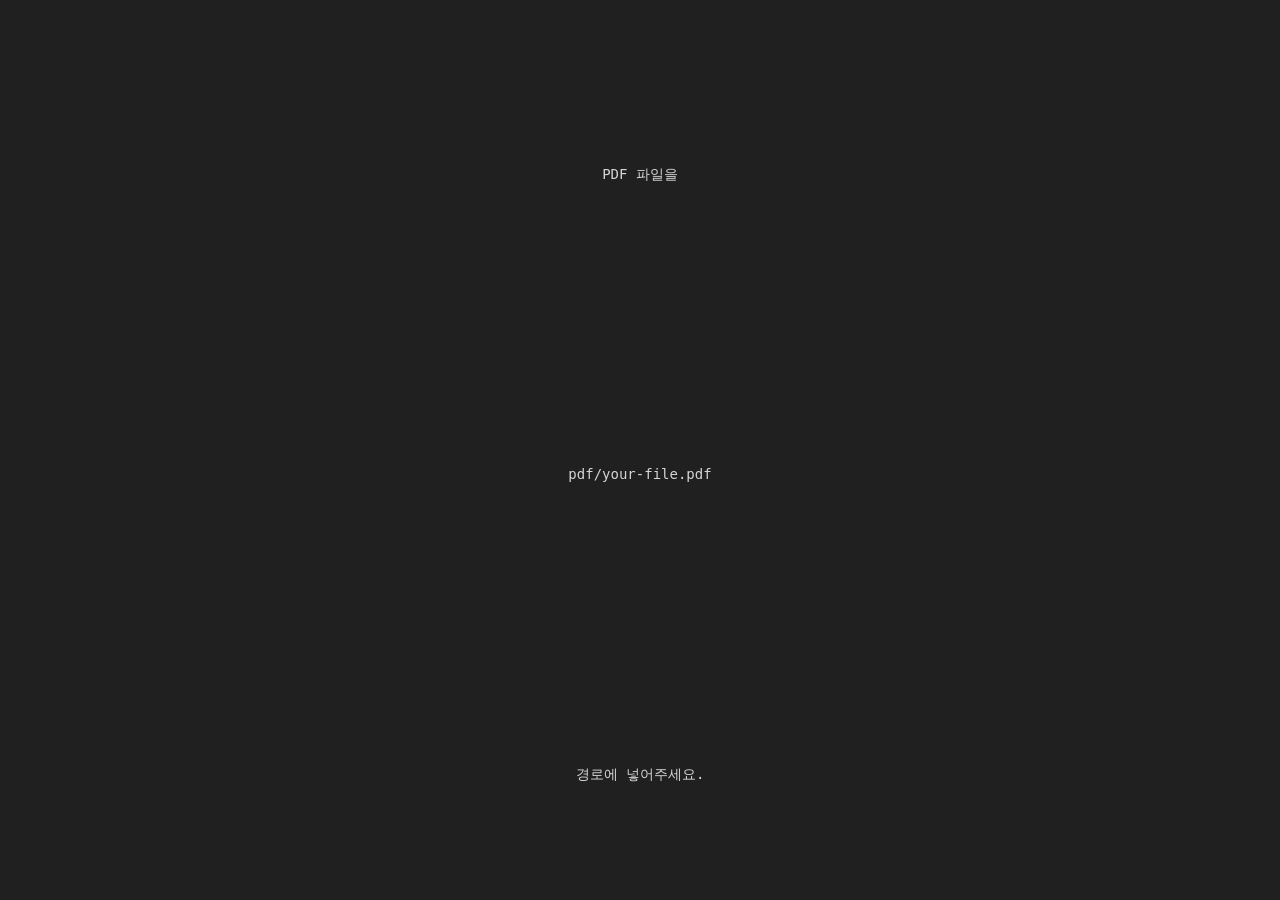
==== index.html @ bfb324dd "Show a fallback when the PDF is missing" ====
<!doctype html>
<html lang="ko">
  <head>
    <meta charset="utf-8" />
    <meta name="viewport" content="width=device-width, initial-scale=1" />
    <title>Research note</title>
    <style>
      html, body {
        width: 100%;
        height: 100%;
        margin: 0;
        background: #202020;
      }

      object {
        display: block;
        width: 100%;
        height: 100%;
        border: 0;
      }

      .missing-pdf {
        display: grid;
        min-height: 100%;
        place-items: center;
        margin: 0;
        padding: 24px;
        color: #d5d5d5;
        font: 14px/1.6 ui-monospace, SFMono-Regular, Menlo, monospace;
        text-align: center;
      }
    </style>
  </head>
  <body>
    <!-- PDF 파일 경로만 직접 바꾸면 됩니다. -->
    <object data="pdf/your-file.pdf" type="application/pdf">
      <p class="missing-pdf">PDF 파일을 <code>pdf/your-file.pdf</code> 경로에 넣어주세요.</p>
    </object>
  </body>
</html>
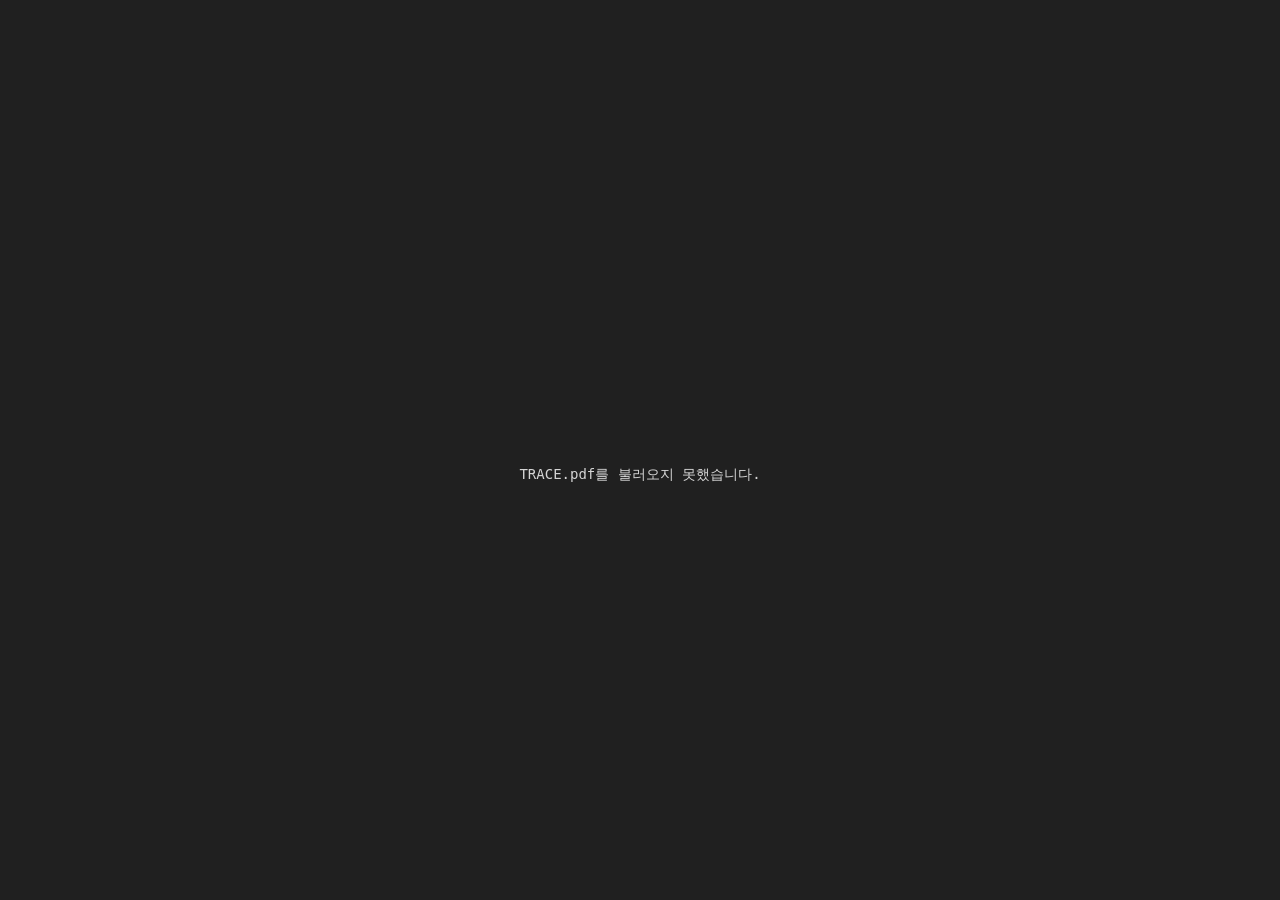
==== commit b9c126f1: "Add TRACE PDF to viewer" ====
--- a/index.html
+++ b/index.html
@@ -3,7 +3,7 @@
   <head>
     <meta charset="utf-8" />
     <meta name="viewport" content="width=device-width, initial-scale=1" />
-    <title>Research note</title>
+    <title>TRACE</title>
     <style>
       html, body {
         width: 100%;
@@ -32,9 +32,8 @@
     </style>
   </head>
   <body>
-    <!-- PDF 파일 경로만 직접 바꾸면 됩니다. -->
-    <object data="pdf/your-file.pdf" type="application/pdf">
-      <p class="missing-pdf">PDF 파일을 <code>pdf/your-file.pdf</code> 경로에 넣어주세요.</p>
+    <object data="pdf/TRACE.pdf" type="application/pdf">
+      <p class="missing-pdf">TRACE.pdf를 불러오지 못했습니다.</p>
     </object>
   </body>
 </html>
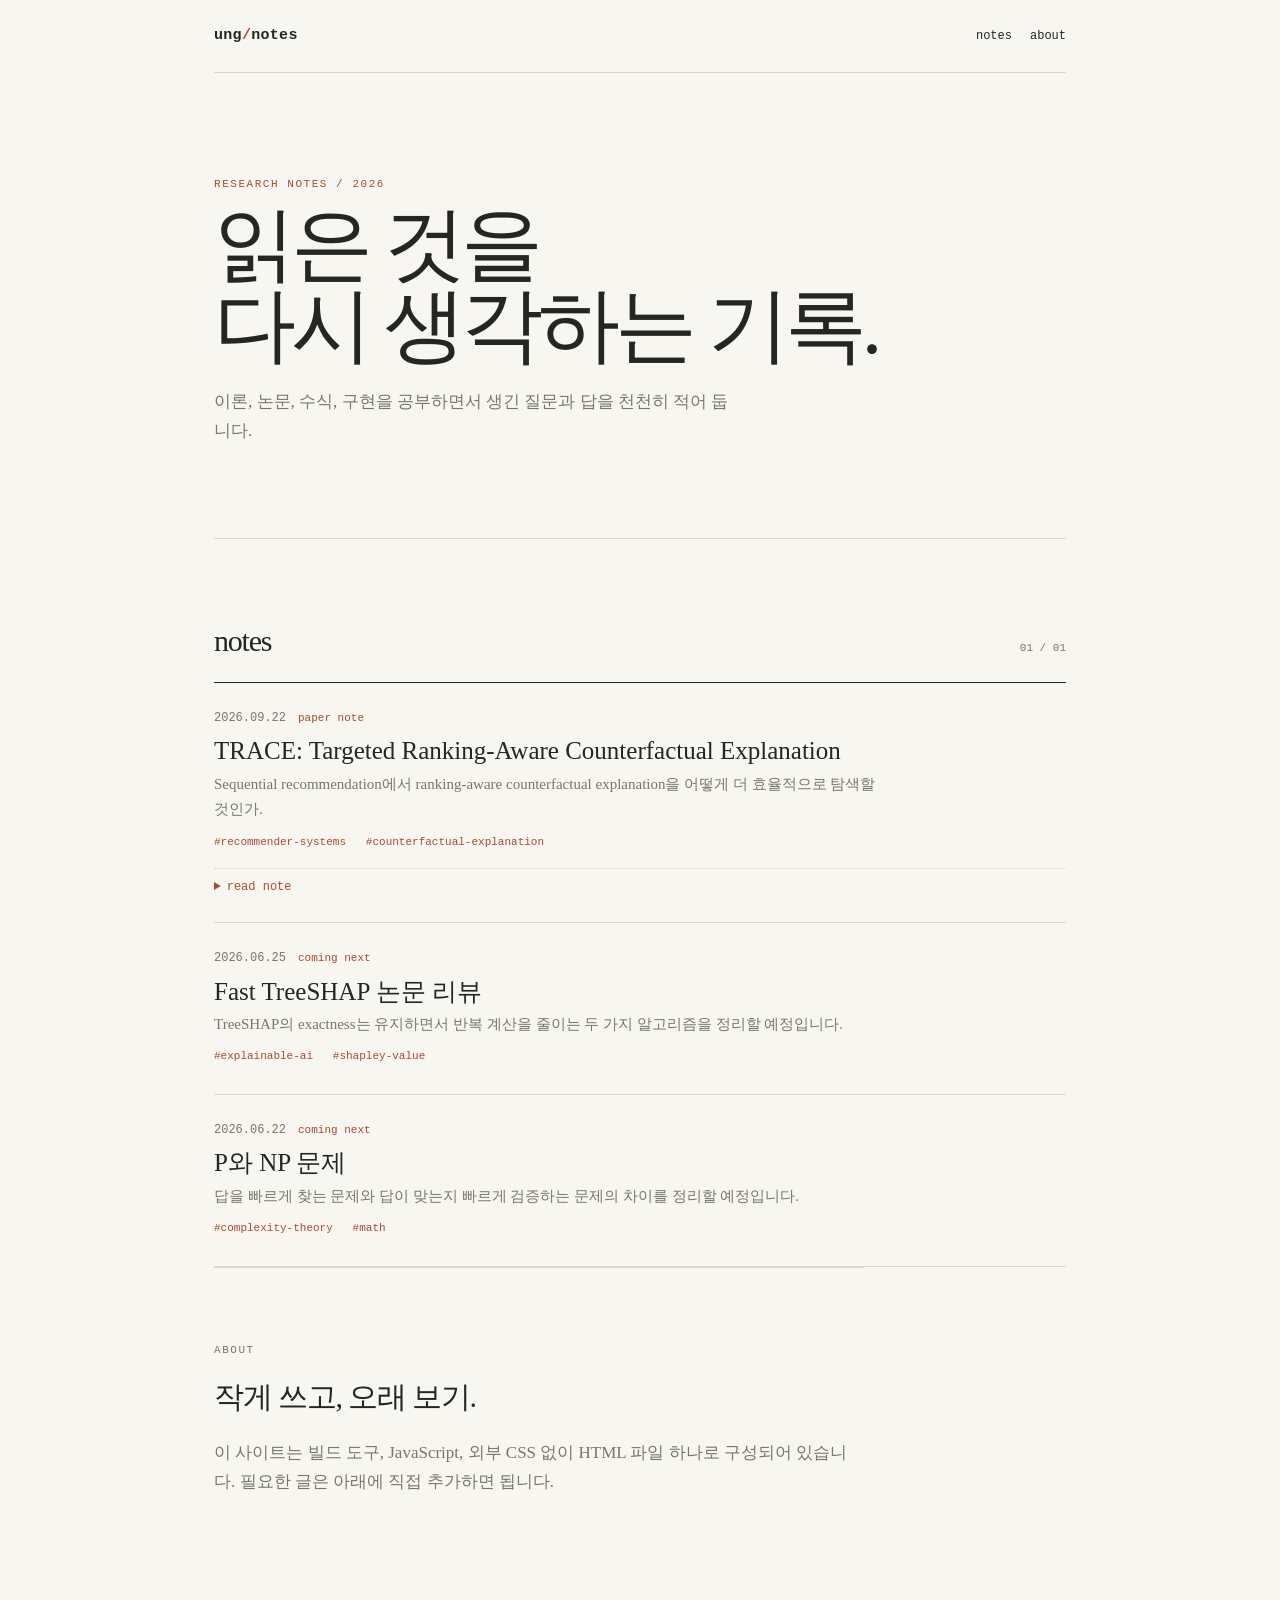
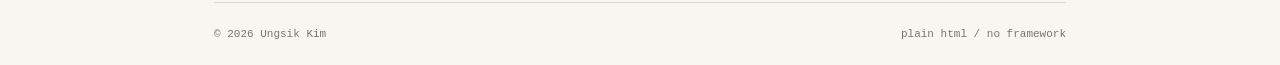
==== commit f797a154: "Turn homepage into a plain HTML blog" ====
--- a/index.html
+++ b/index.html
@@ -3,37 +3,138 @@
   <head>
     <meta charset="utf-8" />
     <meta name="viewport" content="width=device-width, initial-scale=1" />
-    <title>TRACE</title>
+    <meta name="description" content="Ungsik Kim의 연구 노트." />
+    <title>ung / notes</title>
     <style>
-      html, body {
-        width: 100%;
-        height: 100%;
-        margin: 0;
-        background: #202020;
+      :root {
+        --paper: #f7f6f1;
+        --ink: #252522;
+        --muted: #77766f;
+        --line: #d8d6ce;
+        --accent: #ae492f;
       }
 
-      object {
-        display: block;
-        width: 100%;
-        height: 100%;
-        border: 0;
+      * { box-sizing: border-box; }
+      html { scroll-behavior: smooth; }
+      body {
+        max-width: 900px;
+        margin: 0 auto;
+        padding: 0 24px;
+        background: var(--paper);
+        color: var(--ink);
+        font-family: Georgia, "Times New Roman", serif;
+        font-size: 17px;
+        line-height: 1.7;
       }
 
-      .missing-pdf {
-        display: grid;
-        min-height: 100%;
-        place-items: center;
-        margin: 0;
-        padding: 24px;
-        color: #d5d5d5;
-        font: 14px/1.6 ui-monospace, SFMono-Regular, Menlo, monospace;
-        text-align: center;
+      a { color: inherit; text-decoration-thickness: 1px; text-underline-offset: .2em; }
+      a:hover { color: var(--accent); }
+      .mono, nav, time, .tag, footer, small { font-family: "Courier New", Courier, monospace; }
+      header { display: flex; align-items: baseline; justify-content: space-between; padding: 26px 0; border-bottom: 1px solid var(--line); }
+      .brand { font: 700 15px "Courier New", Courier, monospace; letter-spacing: .02em; text-decoration: none; }
+      .brand span, .eyebrow { color: var(--accent); }
+      nav { display: flex; gap: 18px; font-size: 12px; }
+      nav a { text-decoration: none; }
+      main { padding-bottom: 88px; }
+      .hero { padding: 105px 0 92px; border-bottom: 1px solid var(--line); }
+      .eyebrow { margin: 0 0 15px; font: 11px "Courier New", Courier, monospace; letter-spacing: .14em; }
+      h1, h2, h3 { font-weight: 400; }
+      h1 { max-width: 720px; margin: 0 0 22px; font-size: clamp(44px, 8vw, 82px); letter-spacing: -.06em; line-height: .98; }
+      .hero p:last-child { max-width: 520px; margin: 0; color: var(--muted); }
+      section { padding-top: 76px; }
+      .section-title { display: flex; align-items: baseline; justify-content: space-between; margin-bottom: 16px; }
+      h2 { margin: 0; font-size: 30px; letter-spacing: -.04em; }
+      .count { color: var(--muted); font: 11px "Courier New", Courier, monospace; }
+      .post-list { border-top: 1px solid var(--ink); }
+      article { padding: 25px 0 28px; border-bottom: 1px solid var(--line); }
+      .post-meta { display: flex; gap: 12px; align-items: baseline; color: var(--muted); font-size: 12px; }
+      article h3 { margin: 7px 0 5px; font-size: 25px; line-height: 1.25; }
+      article h3 a { text-decoration: none; }
+      article p { max-width: 680px; margin: 0 0 10px; color: var(--muted); font-size: 15px; }
+      .tag { color: var(--accent); font-size: 11px; }
+      details { margin-top: 17px; border-top: 1px dotted var(--line); }
+      summary { width: fit-content; padding-top: 11px; color: var(--accent); cursor: pointer; font: 12px "Courier New", Courier, monospace; }
+      .note-body { max-width: 680px; padding-top: 13px; color: var(--ink); font-size: 15px; }
+      .note-body p { color: var(--ink); }
+      .note-body blockquote { margin: 18px 0; padding-left: 17px; border-left: 2px solid var(--accent); color: var(--muted); }
+      .about { max-width: 650px; border-top: 1px solid var(--line); }
+      .about p { color: var(--muted); }
+      footer { display: flex; justify-content: space-between; padding: 22px 0; border-top: 1px solid var(--line); color: var(--muted); font-size: 11px; }
+
+      @media (max-width: 620px) {
+        body { padding: 0 16px; }
+        header { align-items: flex-start; flex-direction: column; gap: 10px; }
+        .hero { padding: 75px 0 68px; }
+        nav { gap: 13px; }
+        footer { display: block; }
+        footer span + span { display: block; margin-top: 5px; }
       }
     </style>
   </head>
   <body>
-    <object data="pdf/TRACE.pdf" type="application/pdf">
-      <p class="missing-pdf">TRACE.pdf를 불러오지 못했습니다.</p>
-    </object>
+    <header>
+      <a class="brand" href="./">ung<span>/</span>notes</a>
+      <nav aria-label="주 메뉴">
+        <a href="#notes">notes</a>
+        <a href="#about">about</a>
+      </nav>
+    </header>
+
+    <main>
+      <section class="hero">
+        <p class="eyebrow">RESEARCH NOTES / 2026</p>
+        <h1>읽은 것을<br />다시 생각하는 기록.</h1>
+        <p>이론, 논문, 수식, 구현을 공부하면서 생긴 질문과 답을 천천히 적어 둡니다.</p>
+      </section>
+
+      <section id="notes" aria-labelledby="notes-title">
+        <div class="section-title">
+          <h2 id="notes-title">notes</h2>
+          <span class="count">01 / 01</span>
+        </div>
+
+        <div class="post-list">
+          <article id="trace">
+            <div class="post-meta"><time datetime="2026-09-22">2026.09.22</time><span class="tag">paper note</span></div>
+            <h3><a href="#trace">TRACE: Targeted Ranking-Aware Counterfactual Explanation</a></h3>
+            <p>Sequential recommendation에서 ranking-aware counterfactual explanation을 어떻게 더 효율적으로 탐색할 것인가.</p>
+            <div class="tag">#recommender-systems&nbsp;&nbsp; #counterfactual-explanation</div>
+            <details>
+              <summary>read note</summary>
+              <div class="note-body">
+                <p>순차 추천 시스템은 사용자의 상호작용 순서를 이용해 다음 아이템을 예측하지만, 왜 특정 아이템이 추천되었는지 설명하기 어렵습니다. Counterfactual explanation은 사용자의 시퀀스를 조금 바꿨을 때 추천 결과가 어떻게 달라지는지 보여주는 방식입니다.</p>
+                <blockquote>좋은 설명은 단순히 결과를 바꾸는 것이 아니라, 어떤 위치를 왜 바꾸어야 하는지 알려줘야 합니다.</blockquote>
+                <p>TRACE는 이 탐색을 세 단계로 나눕니다. 먼저 영향력이 큰 위치를 고르고, 그 위치에 들어갈 만한 후보를 검색한 다음, 실제 ranking margin을 기준으로 beam을 pruning합니다. 핵심은 mutation을 무작정 많이 시도하는 것이 아니라 평가 전에 search space를 구조화하는 데 있습니다.</p>
+              </div>
+            </details>
+          </article>
+
+          <article>
+            <div class="post-meta"><time datetime="2026-06-25">2026.06.25</time><span class="tag">coming next</span></div>
+            <h3>Fast TreeSHAP 논문 리뷰</h3>
+            <p>TreeSHAP의 exactness는 유지하면서 반복 계산을 줄이는 두 가지 알고리즘을 정리할 예정입니다.</p>
+            <div class="tag">#explainable-ai&nbsp;&nbsp; #shapley-value</div>
+          </article>
+
+          <article>
+            <div class="post-meta"><time datetime="2026-06-22">2026.06.22</time><span class="tag">coming next</span></div>
+            <h3>P와 NP 문제</h3>
+            <p>답을 빠르게 찾는 문제와 답이 맞는지 빠르게 검증하는 문제의 차이를 정리할 예정입니다.</p>
+            <div class="tag">#complexity-theory&nbsp;&nbsp; #math</div>
+          </article>
+        </div>
+      </section>
+
+      <section id="about" class="about" aria-labelledby="about-title">
+        <p class="eyebrow">ABOUT</p>
+        <h2 id="about-title">작게 쓰고, 오래 보기.</h2>
+        <p>이 사이트는 빌드 도구, JavaScript, 외부 CSS 없이 HTML 파일 하나로 구성되어 있습니다. 필요한 글은 아래에 직접 추가하면 됩니다.</p>
+      </section>
+    </main>
+
+    <footer>
+      <span>© 2026 Ungsik Kim</span>
+      <span>plain html / no framework</span>
+    </footer>
   </body>
 </html>
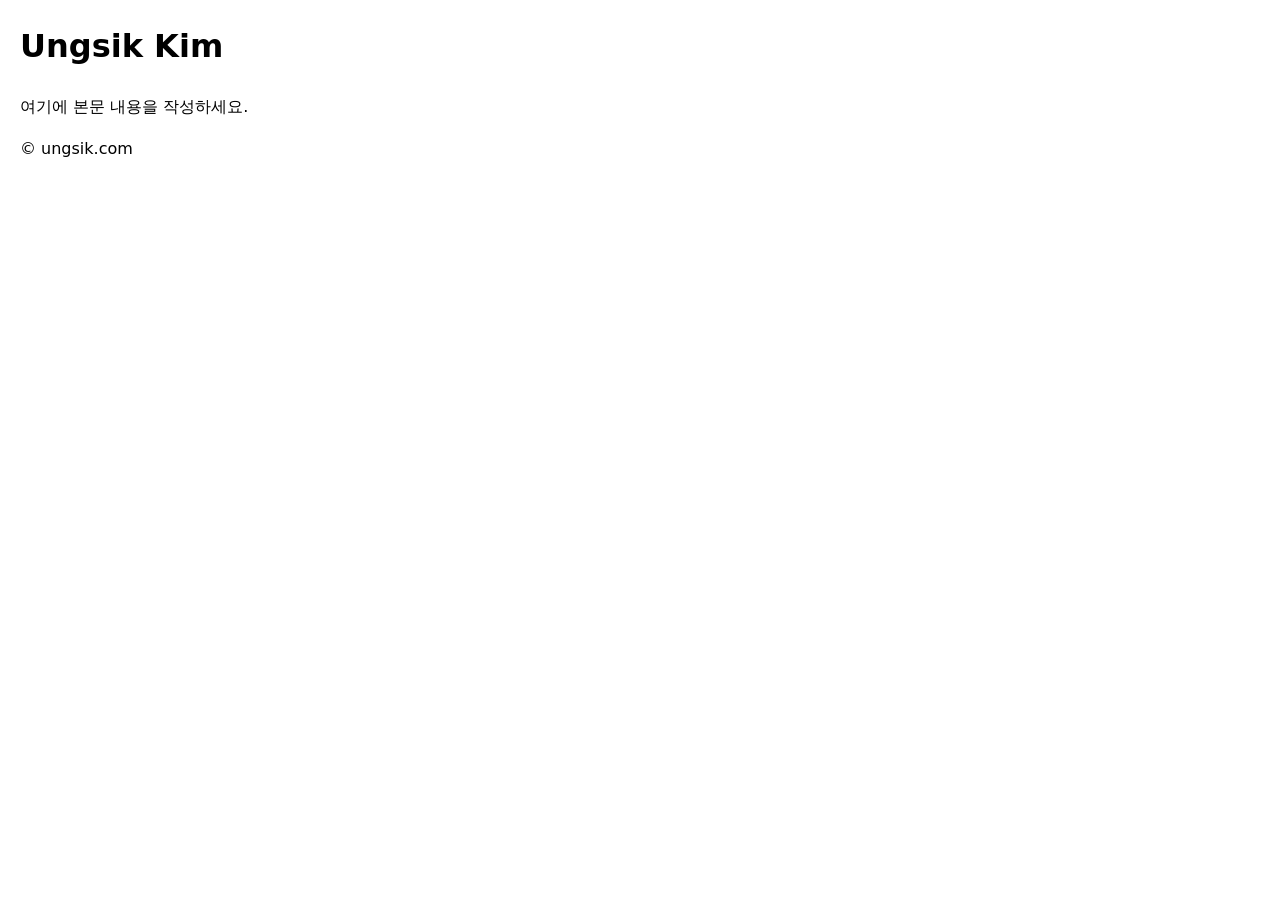
==== commit 36a117c2: "Use Documents blog HTML as homepage" ====
--- a/index.html
+++ b/index.html
@@ -1,140 +1,38 @@
-<!doctype html>
+<!DOCTYPE html>
 <html lang="ko">
-  <head>
-    <meta charset="utf-8" />
-    <meta name="viewport" content="width=device-width, initial-scale=1" />
-    <meta name="description" content="Ungsik Kim의 연구 노트." />
-    <title>ung / notes</title>
-    <style>
-      :root {
-        --paper: #f7f6f1;
-        --ink: #252522;
-        --muted: #77766f;
-        --line: #d8d6ce;
-        --accent: #ae492f;
-      }
+<head>
+  <meta charset="UTF-8">
+  <meta name="viewport" content="width=device-width, initial-scale=1.0">
+  <title>문서 제목</title>
+  <!-- CSS 파일 연결 (선택 사항) -->
+  <!-- <link rel="stylesheet" href="style.css"> -->
+  <style>
+    /* 내부 스타일 시트 */
+    body {
+      font-family: system-ui, -apple-system, BlinkMacSystemFont, 'Segoe UI', Roboto, sans-serif;
+      line-height: 1.6;
+      margin: 20px;
+    }
+  </style>
+</head>
+<body>
 
-      * { box-sizing: border-box; }
-      html { scroll-behavior: smooth; }
-      body {
-        max-width: 900px;
-        margin: 0 auto;
-        padding: 0 24px;
-        background: var(--paper);
-        color: var(--ink);
-        font-family: Georgia, "Times New Roman", serif;
-        font-size: 17px;
-        line-height: 1.7;
-      }
+  <header>
+    <h1>Ungsik Kim</h1>
+  </header>
 
-      a { color: inherit; text-decoration-thickness: 1px; text-underline-offset: .2em; }
-      a:hover { color: var(--accent); }
-      .mono, nav, time, .tag, footer, small { font-family: "Courier New", Courier, monospace; }
-      header { display: flex; align-items: baseline; justify-content: space-between; padding: 26px 0; border-bottom: 1px solid var(--line); }
-      .brand { font: 700 15px "Courier New", Courier, monospace; letter-spacing: .02em; text-decoration: none; }
-      .brand span, .eyebrow { color: var(--accent); }
-      nav { display: flex; gap: 18px; font-size: 12px; }
-      nav a { text-decoration: none; }
-      main { padding-bottom: 88px; }
-      .hero { padding: 105px 0 92px; border-bottom: 1px solid var(--line); }
-      .eyebrow { margin: 0 0 15px; font: 11px "Courier New", Courier, monospace; letter-spacing: .14em; }
-      h1, h2, h3 { font-weight: 400; }
-      h1 { max-width: 720px; margin: 0 0 22px; font-size: clamp(44px, 8vw, 82px); letter-spacing: -.06em; line-height: .98; }
-      .hero p:last-child { max-width: 520px; margin: 0; color: var(--muted); }
-      section { padding-top: 76px; }
-      .section-title { display: flex; align-items: baseline; justify-content: space-between; margin-bottom: 16px; }
-      h2 { margin: 0; font-size: 30px; letter-spacing: -.04em; }
-      .count { color: var(--muted); font: 11px "Courier New", Courier, monospace; }
-      .post-list { border-top: 1px solid var(--ink); }
-      article { padding: 25px 0 28px; border-bottom: 1px solid var(--line); }
-      .post-meta { display: flex; gap: 12px; align-items: baseline; color: var(--muted); font-size: 12px; }
-      article h3 { margin: 7px 0 5px; font-size: 25px; line-height: 1.25; }
-      article h3 a { text-decoration: none; }
-      article p { max-width: 680px; margin: 0 0 10px; color: var(--muted); font-size: 15px; }
-      .tag { color: var(--accent); font-size: 11px; }
-      details { margin-top: 17px; border-top: 1px dotted var(--line); }
-      summary { width: fit-content; padding-top: 11px; color: var(--accent); cursor: pointer; font: 12px "Courier New", Courier, monospace; }
-      .note-body { max-width: 680px; padding-top: 13px; color: var(--ink); font-size: 15px; }
-      .note-body p { color: var(--ink); }
-      .note-body blockquote { margin: 18px 0; padding-left: 17px; border-left: 2px solid var(--accent); color: var(--muted); }
-      .about { max-width: 650px; border-top: 1px solid var(--line); }
-      .about p { color: var(--muted); }
-      footer { display: flex; justify-content: space-between; padding: 22px 0; border-top: 1px solid var(--line); color: var(--muted); font-size: 11px; }
+  <main>
+    <p>여기에 본문 내용을 작성하세요.</p>
+  </main>
 
-      @media (max-width: 620px) {
-        body { padding: 0 16px; }
-        header { align-items: flex-start; flex-direction: column; gap: 10px; }
-        .hero { padding: 75px 0 68px; }
-        nav { gap: 13px; }
-        footer { display: block; }
-        footer span + span { display: block; margin-top: 5px; }
-      }
-    </style>
-  </head>
-  <body>
-    <header>
-      <a class="brand" href="./">ung<span>/</span>notes</a>
-      <nav aria-label="주 메뉴">
-        <a href="#notes">notes</a>
-        <a href="#about">about</a>
-      </nav>
-    </header>
+  <footer>
+    <p>&copy; ungsik.com</p>
+  </footer>
 
-    <main>
-      <section class="hero">
-        <p class="eyebrow">RESEARCH NOTES / 2026</p>
-        <h1>읽은 것을<br />다시 생각하는 기록.</h1>
-        <p>이론, 논문, 수식, 구현을 공부하면서 생긴 질문과 답을 천천히 적어 둡니다.</p>
-      </section>
-
-      <section id="notes" aria-labelledby="notes-title">
-        <div class="section-title">
-          <h2 id="notes-title">notes</h2>
-          <span class="count">01 / 01</span>
-        </div>
-
-        <div class="post-list">
-          <article id="trace">
-            <div class="post-meta"><time datetime="2026-09-22">2026.09.22</time><span class="tag">paper note</span></div>
-            <h3><a href="#trace">TRACE: Targeted Ranking-Aware Counterfactual Explanation</a></h3>
-            <p>Sequential recommendation에서 ranking-aware counterfactual explanation을 어떻게 더 효율적으로 탐색할 것인가.</p>
-            <div class="tag">#recommender-systems&nbsp;&nbsp; #counterfactual-explanation</div>
-            <details>
-              <summary>read note</summary>
-              <div class="note-body">
-                <p>순차 추천 시스템은 사용자의 상호작용 순서를 이용해 다음 아이템을 예측하지만, 왜 특정 아이템이 추천되었는지 설명하기 어렵습니다. Counterfactual explanation은 사용자의 시퀀스를 조금 바꿨을 때 추천 결과가 어떻게 달라지는지 보여주는 방식입니다.</p>
-                <blockquote>좋은 설명은 단순히 결과를 바꾸는 것이 아니라, 어떤 위치를 왜 바꾸어야 하는지 알려줘야 합니다.</blockquote>
-                <p>TRACE는 이 탐색을 세 단계로 나눕니다. 먼저 영향력이 큰 위치를 고르고, 그 위치에 들어갈 만한 후보를 검색한 다음, 실제 ranking margin을 기준으로 beam을 pruning합니다. 핵심은 mutation을 무작정 많이 시도하는 것이 아니라 평가 전에 search space를 구조화하는 데 있습니다.</p>
-              </div>
-            </details>
-          </article>
-
-          <article>
-            <div class="post-meta"><time datetime="2026-06-25">2026.06.25</time><span class="tag">coming next</span></div>
-            <h3>Fast TreeSHAP 논문 리뷰</h3>
-            <p>TreeSHAP의 exactness는 유지하면서 반복 계산을 줄이는 두 가지 알고리즘을 정리할 예정입니다.</p>
-            <div class="tag">#explainable-ai&nbsp;&nbsp; #shapley-value</div>
-          </article>
-
-          <article>
-            <div class="post-meta"><time datetime="2026-06-22">2026.06.22</time><span class="tag">coming next</span></div>
-            <h3>P와 NP 문제</h3>
-            <p>답을 빠르게 찾는 문제와 답이 맞는지 빠르게 검증하는 문제의 차이를 정리할 예정입니다.</p>
-            <div class="tag">#complexity-theory&nbsp;&nbsp; #math</div>
-          </article>
-        </div>
-      </section>
-
-      <section id="about" class="about" aria-labelledby="about-title">
-        <p class="eyebrow">ABOUT</p>
-        <h2 id="about-title">작게 쓰고, 오래 보기.</h2>
-        <p>이 사이트는 빌드 도구, JavaScript, 외부 CSS 없이 HTML 파일 하나로 구성되어 있습니다. 필요한 글은 아래에 직접 추가하면 됩니다.</p>
-      </section>
-    </main>
-
-    <footer>
-      <span>© 2026 Ungsik Kim</span>
-      <span>plain html / no framework</span>
-    </footer>
-  </body>
-</html>
+  <!-- JavaScript 파일 연결 (선택 사항) -->
+  <!-- <script src="script.js"></script> -->
+  <script>
+    // 자바스크립트 코드 작성
+  </script>
+</body>
+</html>
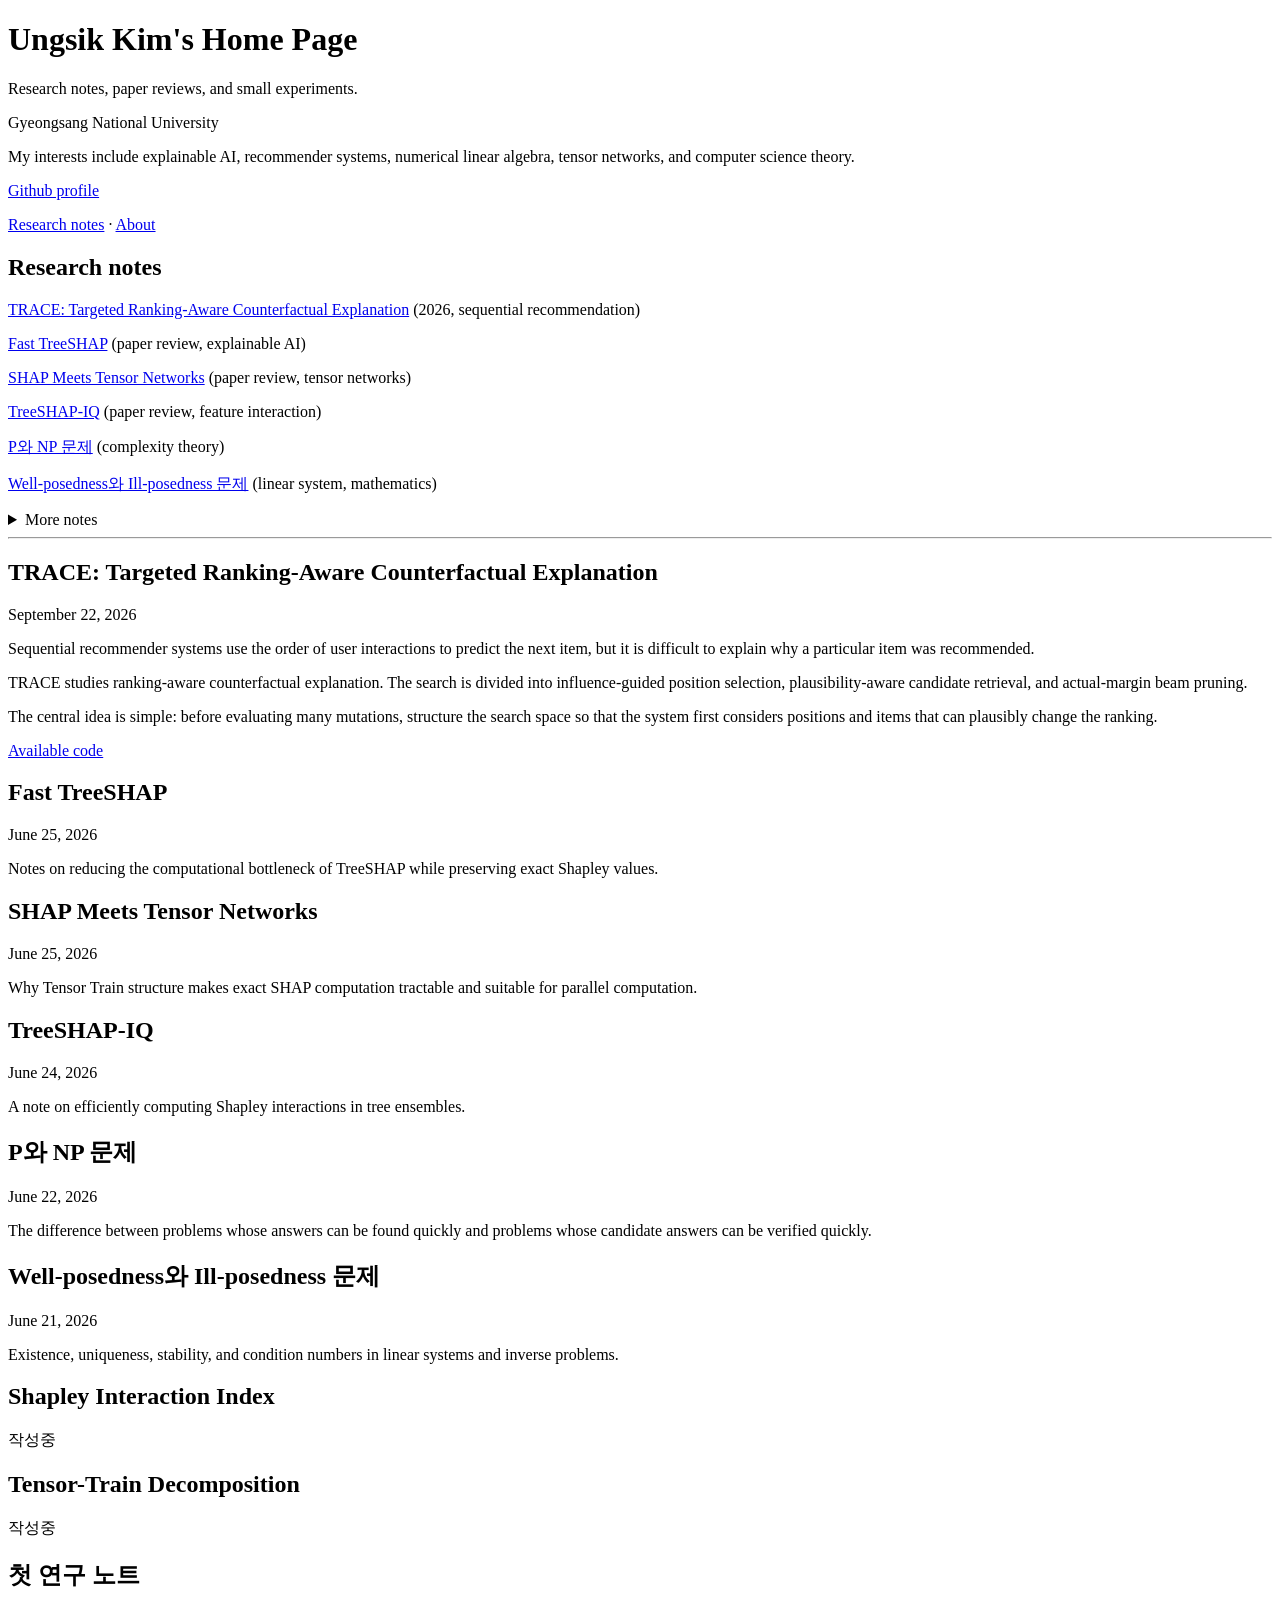
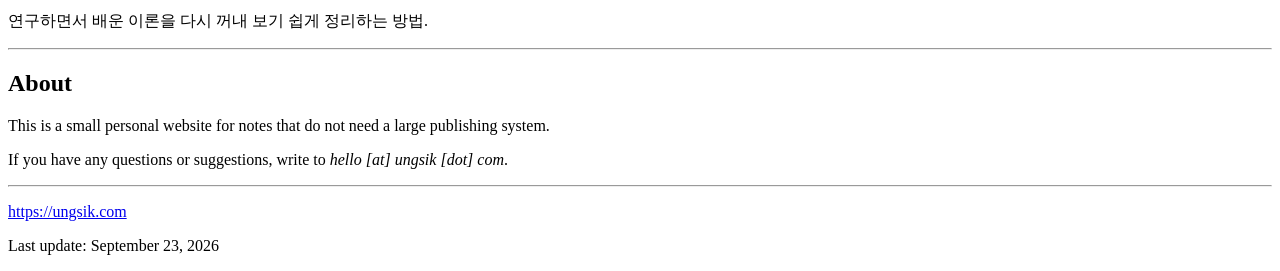
==== commit 50ce2a50: "Adopt plain HTML personal homepage style" ====
--- a/index.html
+++ b/index.html
@@ -3,36 +3,183 @@
 <head>
   <meta charset="UTF-8">
   <meta name="viewport" content="width=device-width, initial-scale=1.0">
-  <title>문서 제목</title>
-  <!-- CSS 파일 연결 (선택 사항) -->
-  <!-- <link rel="stylesheet" href="style.css"> -->
-  <style>
-    /* 내부 스타일 시트 */
-    body {
-      font-family: system-ui, -apple-system, BlinkMacSystemFont, 'Segoe UI', Roboto, sans-serif;
-      line-height: 1.6;
-      margin: 20px;
-    }
-  </style>
+  <meta name="description" content="Ungsik Kim의 연구 노트와 개인 홈페이지">
+  <title>Ungsik Kim's Home Page</title>
 </head>
+
 <body>
+  <main>
+    <h1>Ungsik Kim's Home Page</h1>
 
-  <header>
-    <h1>Ungsik Kim</h1>
-  </header>
+    <p>Research notes, paper reviews, and small experiments.</p>
 
-  <main>
-    <p>여기에 본문 내용을 작성하세요.</p>
+    <p>Gyeongsang National University</p>
+
+    <p>
+      My interests include explainable AI, recommender systems,
+      numerical linear algebra, tensor networks, and computer science theory.
+    </p>
+
+    <p>
+      <a href="https://github.com/devUuung">Github profile</a>
+    </p>
+
+    <p>
+      <a href="#notes">Research notes</a> ·
+      <a href="#about">About</a>
+    </p>
+
+    <section id="notes">
+      <h2>Research notes</h2>
+
+      <p>
+        <a href="#trace">TRACE: Targeted Ranking-Aware Counterfactual Explanation</a>
+        (2026, sequential recommendation)
+      </p>
+
+      <p>
+        <a href="#fast-treeshap">Fast TreeSHAP</a>
+        (paper review, explainable AI)
+      </p>
+
+      <p>
+        <a href="#shap-tensor">SHAP Meets Tensor Networks</a>
+        (paper review, tensor networks)
+      </p>
+
+      <p>
+        <a href="#tree-shap-iq">TreeSHAP-IQ</a>
+        (paper review, feature interaction)
+      </p>
+
+      <p>
+        <a href="#p-np">P와 NP 문제</a>
+        (complexity theory)
+      </p>
+
+      <p>
+        <a href="#linear-system">Well-posedness와 Ill-posedness 문제</a>
+        (linear system, mathematics)
+      </p>
+
+      <details>
+        <summary>More notes</summary>
+
+        <p><a href="#shapley-interaction">Shapley Interaction Index</a> (작성중)</p>
+        <p><a href="#tensor-train">Tensor-Train Decomposition</a> (작성중)</p>
+        <p><a href="#first-note">첫 연구 노트</a></p>
+      </details>
+    </section>
+
+    <hr>
+
+    <section id="trace">
+      <h2>TRACE: Targeted Ranking-Aware Counterfactual Explanation</h2>
+      <p><time datetime="2026-09-22">September 22, 2026</time></p>
+
+      <p>
+        Sequential recommender systems use the order of user interactions to
+        predict the next item, but it is difficult to explain why a particular
+        item was recommended.
+      </p>
+
+      <p>
+        TRACE studies ranking-aware counterfactual explanation. The search is
+        divided into influence-guided position selection, plausibility-aware
+        candidate retrieval, and actual-margin beam pruning.
+      </p>
+
+      <p>
+        The central idea is simple: before evaluating many mutations, structure
+        the search space so that the system first considers positions and items
+        that can plausibly change the ranking.
+      </p>
+
+      <p>
+        <a href="https://github.com/devUuung/TRACE">Available code</a>
+      </p>
+    </section>
+
+    <section id="fast-treeshap">
+      <h2>Fast TreeSHAP</h2>
+      <p><time datetime="2026-06-25">June 25, 2026</time></p>
+      <p>
+        Notes on reducing the computational bottleneck of TreeSHAP while
+        preserving exact Shapley values.
+      </p>
+    </section>
+
+    <section id="shap-tensor">
+      <h2>SHAP Meets Tensor Networks</h2>
+      <p><time datetime="2026-06-25">June 25, 2026</time></p>
+      <p>
+        Why Tensor Train structure makes exact SHAP computation tractable and
+        suitable for parallel computation.
+      </p>
+    </section>
+
+    <section id="tree-shap-iq">
+      <h2>TreeSHAP-IQ</h2>
+      <p><time datetime="2026-06-24">June 24, 2026</time></p>
+      <p>
+        A note on efficiently computing Shapley interactions in tree ensembles.
+      </p>
+    </section>
+
+    <section id="p-np">
+      <h2>P와 NP 문제</h2>
+      <p><time datetime="2026-06-22">June 22, 2026</time></p>
+      <p>
+        The difference between problems whose answers can be found quickly and
+        problems whose candidate answers can be verified quickly.
+      </p>
+    </section>
+
+    <section id="linear-system">
+      <h2>Well-posedness와 Ill-posedness 문제</h2>
+      <p><time datetime="2026-06-21">June 21, 2026</time></p>
+      <p>
+        Existence, uniqueness, stability, and condition numbers in linear
+        systems and inverse problems.
+      </p>
+    </section>
+
+    <section id="shapley-interaction">
+      <h2>Shapley Interaction Index</h2>
+      <p>작성중</p>
+    </section>
+
+    <section id="tensor-train">
+      <h2>Tensor-Train Decomposition</h2>
+      <p>작성중</p>
+    </section>
+
+    <section id="first-note">
+      <h2>첫 연구 노트</h2>
+      <p>연구하면서 배운 이론을 다시 꺼내 보기 쉽게 정리하는 방법.</p>
+    </section>
+
+    <hr>
+
+    <section id="about">
+      <h2>About</h2>
+      <p>
+        This is a small personal website for notes that do not need a large
+        publishing system.
+      </p>
+
+      <p>
+        If you have any questions or suggestions, write to
+        <i>hello [at] ungsik [dot] com</i>.
+      </p>
+    </section>
+
+    <hr>
+
+    <footer>
+      <p><a href="https://ungsik.com/">https://ungsik.com</a></p>
+      <p><time datetime="2026-09-23">Last update: September 23, 2026</time></p>
+    </footer>
   </main>
-
-  <footer>
-    <p>&copy; ungsik.com</p>
-  </footer>
-
-  <!-- JavaScript 파일 연결 (선택 사항) -->
-  <!-- <script src="script.js"></script> -->
-  <script>
-    // 자바스크립트 코드 작성
-  </script>
 </body>
-</html>+</html>
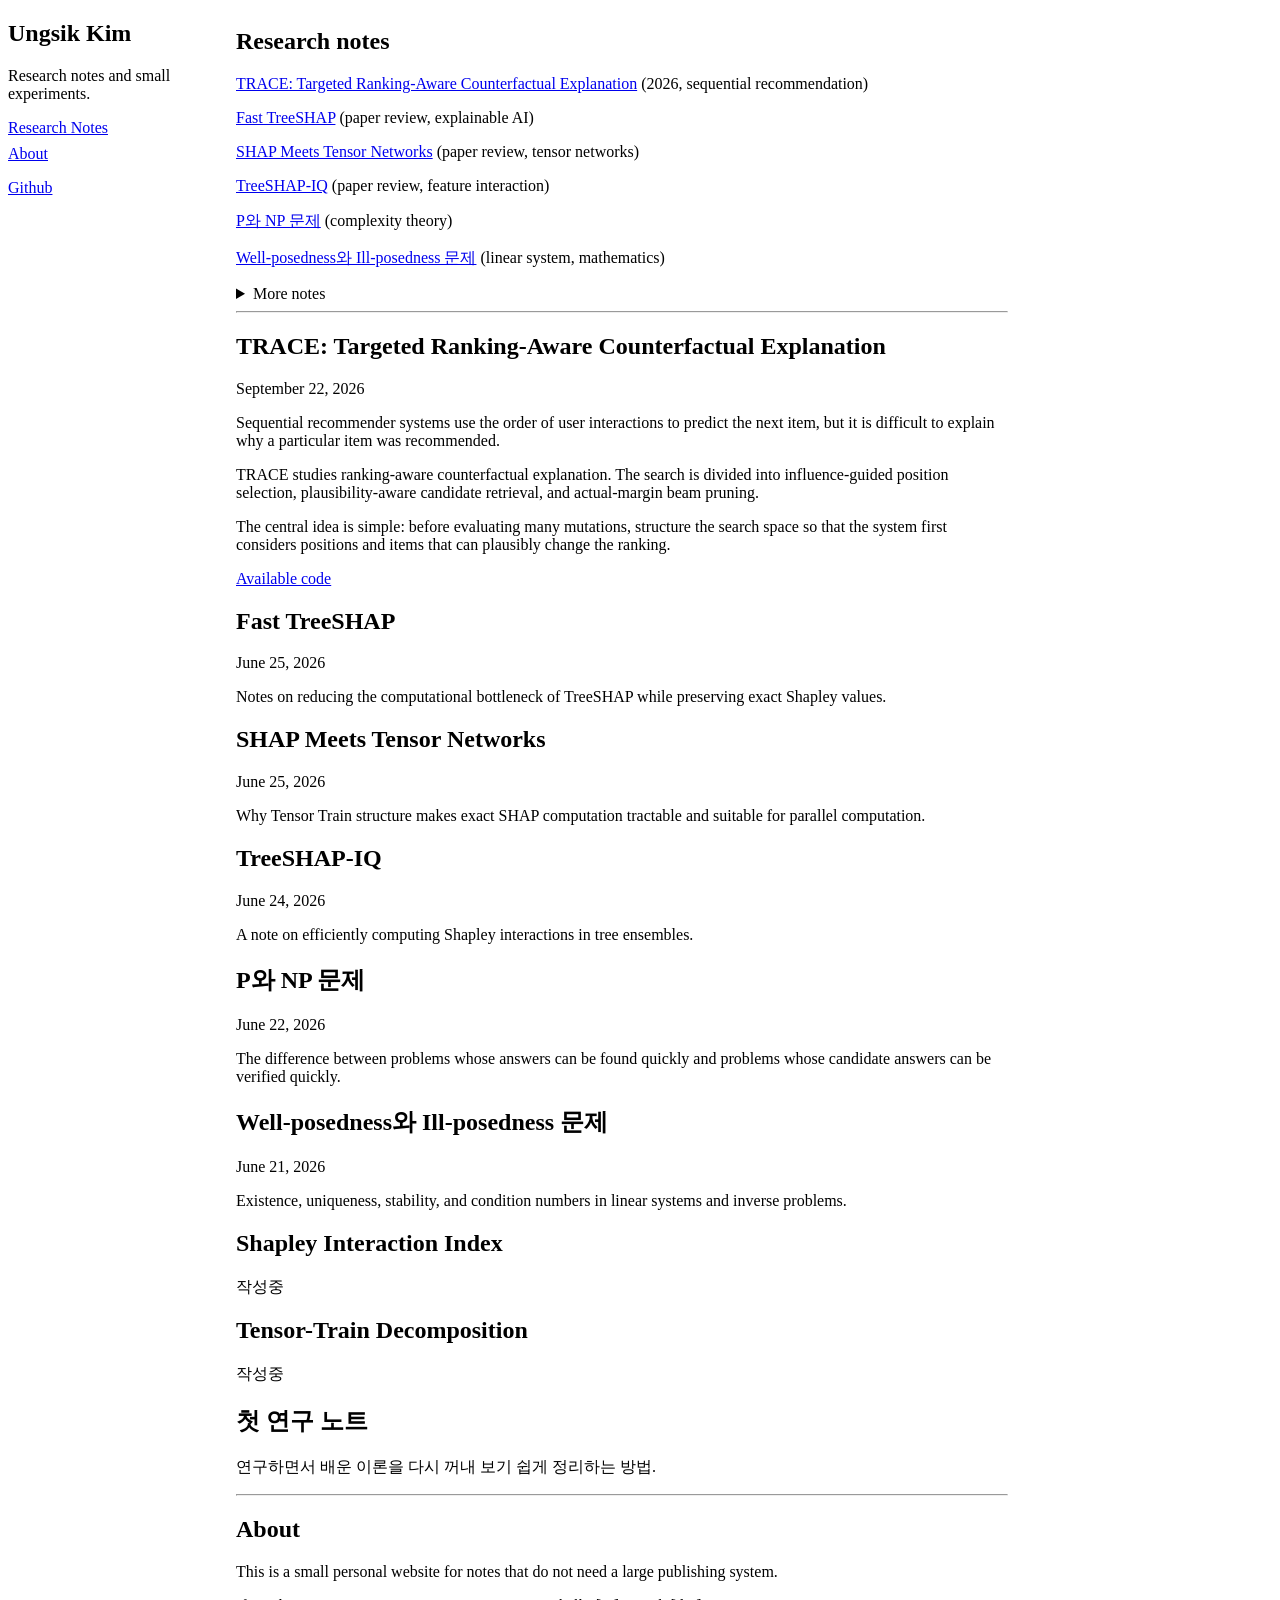
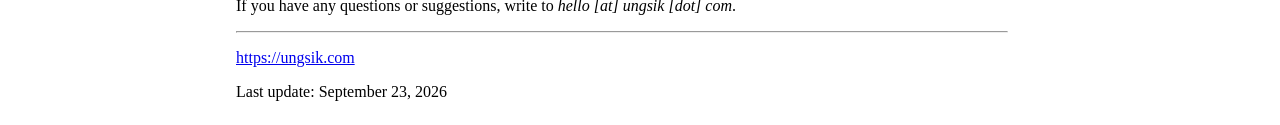
==== commit 4716895b: "Add left navigation layout for notes and about" ====
--- a/index.html
+++ b/index.html
@@ -5,31 +5,39 @@
   <meta name="viewport" content="width=device-width, initial-scale=1.0">
   <meta name="description" content="Ungsik Kim의 연구 노트와 개인 홈페이지">
   <title>Ungsik Kim's Home Page</title>
+  <style>
+    body { max-width: 1000px; }
+    .layout { display: grid; grid-template-columns: 180px minmax(0, 1fr); gap: 48px; }
+    .sidebar { position: sticky; top: 20px; align-self: start; }
+    .sidebar h1 { margin-top: 0; }
+    .sidebar nav p { margin: 8px 0; }
+    .content { min-width: 0; }
+    .content > :first-child { margin-top: 1em; }
+    @media (max-width: 700px) {
+      .layout { display: block; }
+      .sidebar { position: static; border-bottom: 1px solid; padding-bottom: 16px; }
+      .sidebar nav p { display: inline; margin-right: 16px; }
+    }
+  </style>
 </head>
 
 <body>
-  <main>
-    <h1>Ungsik Kim's Home Page</h1>
+  <main class="layout">
+    <aside class="sidebar">
+      <h1>Ungsik Kim</h1>
 
-    <p>Research notes, paper reviews, and small experiments.</p>
+      <p>Research notes and small experiments.</p>
 
-    <p>Gyeongsang National University</p>
+      <nav aria-label="Site navigation">
+        <p><a href="#notes">Research Notes</a></p>
+        <p><a href="#about">About</a></p>
+      </nav>
 
-    <p>
-      My interests include explainable AI, recommender systems,
-      numerical linear algebra, tensor networks, and computer science theory.
-    </p>
+      <p><a href="https://github.com/devUuung">Github</a></p>
+    </aside>
 
-    <p>
-      <a href="https://github.com/devUuung">Github profile</a>
-    </p>
-
-    <p>
-      <a href="#notes">Research notes</a> ·
-      <a href="#about">About</a>
-    </p>
-
-    <section id="notes">
+    <div class="content">
+      <section id="notes">
       <h2>Research notes</h2>
 
       <p>
@@ -69,11 +77,11 @@
         <p><a href="#tensor-train">Tensor-Train Decomposition</a> (작성중)</p>
         <p><a href="#first-note">첫 연구 노트</a></p>
       </details>
-    </section>
+      </section>
 
-    <hr>
+      <hr>
 
-    <section id="trace">
+      <section id="trace">
       <h2>TRACE: Targeted Ranking-Aware Counterfactual Explanation</h2>
       <p><time datetime="2026-09-22">September 22, 2026</time></p>
 
@@ -98,70 +106,70 @@
       <p>
         <a href="https://github.com/devUuung/TRACE">Available code</a>
       </p>
-    </section>
+      </section>
 
-    <section id="fast-treeshap">
+      <section id="fast-treeshap">
       <h2>Fast TreeSHAP</h2>
       <p><time datetime="2026-06-25">June 25, 2026</time></p>
       <p>
         Notes on reducing the computational bottleneck of TreeSHAP while
         preserving exact Shapley values.
       </p>
-    </section>
+      </section>
 
-    <section id="shap-tensor">
+      <section id="shap-tensor">
       <h2>SHAP Meets Tensor Networks</h2>
       <p><time datetime="2026-06-25">June 25, 2026</time></p>
       <p>
         Why Tensor Train structure makes exact SHAP computation tractable and
         suitable for parallel computation.
       </p>
-    </section>
+      </section>
 
-    <section id="tree-shap-iq">
+      <section id="tree-shap-iq">
       <h2>TreeSHAP-IQ</h2>
       <p><time datetime="2026-06-24">June 24, 2026</time></p>
       <p>
         A note on efficiently computing Shapley interactions in tree ensembles.
       </p>
-    </section>
+      </section>
 
-    <section id="p-np">
+      <section id="p-np">
       <h2>P와 NP 문제</h2>
       <p><time datetime="2026-06-22">June 22, 2026</time></p>
       <p>
         The difference between problems whose answers can be found quickly and
         problems whose candidate answers can be verified quickly.
       </p>
-    </section>
+      </section>
 
-    <section id="linear-system">
+      <section id="linear-system">
       <h2>Well-posedness와 Ill-posedness 문제</h2>
       <p><time datetime="2026-06-21">June 21, 2026</time></p>
       <p>
         Existence, uniqueness, stability, and condition numbers in linear
         systems and inverse problems.
       </p>
-    </section>
+      </section>
 
-    <section id="shapley-interaction">
+      <section id="shapley-interaction">
       <h2>Shapley Interaction Index</h2>
       <p>작성중</p>
-    </section>
+      </section>
 
-    <section id="tensor-train">
+      <section id="tensor-train">
       <h2>Tensor-Train Decomposition</h2>
       <p>작성중</p>
-    </section>
+      </section>
 
-    <section id="first-note">
+      <section id="first-note">
       <h2>첫 연구 노트</h2>
       <p>연구하면서 배운 이론을 다시 꺼내 보기 쉽게 정리하는 방법.</p>
-    </section>
+      </section>
 
-    <hr>
+      <hr>
 
-    <section id="about">
+      <section id="about">
       <h2>About</h2>
       <p>
         This is a small personal website for notes that do not need a large
@@ -172,14 +180,15 @@
         If you have any questions or suggestions, write to
         <i>hello [at] ungsik [dot] com</i>.
       </p>
-    </section>
+      </section>
 
-    <hr>
+      <hr>
 
-    <footer>
+      <footer>
       <p><a href="https://ungsik.com/">https://ungsik.com</a></p>
       <p><time datetime="2026-09-23">Last update: September 23, 2026</time></p>
-    </footer>
+      </footer>
+    </div>
   </main>
 </body>
 </html>
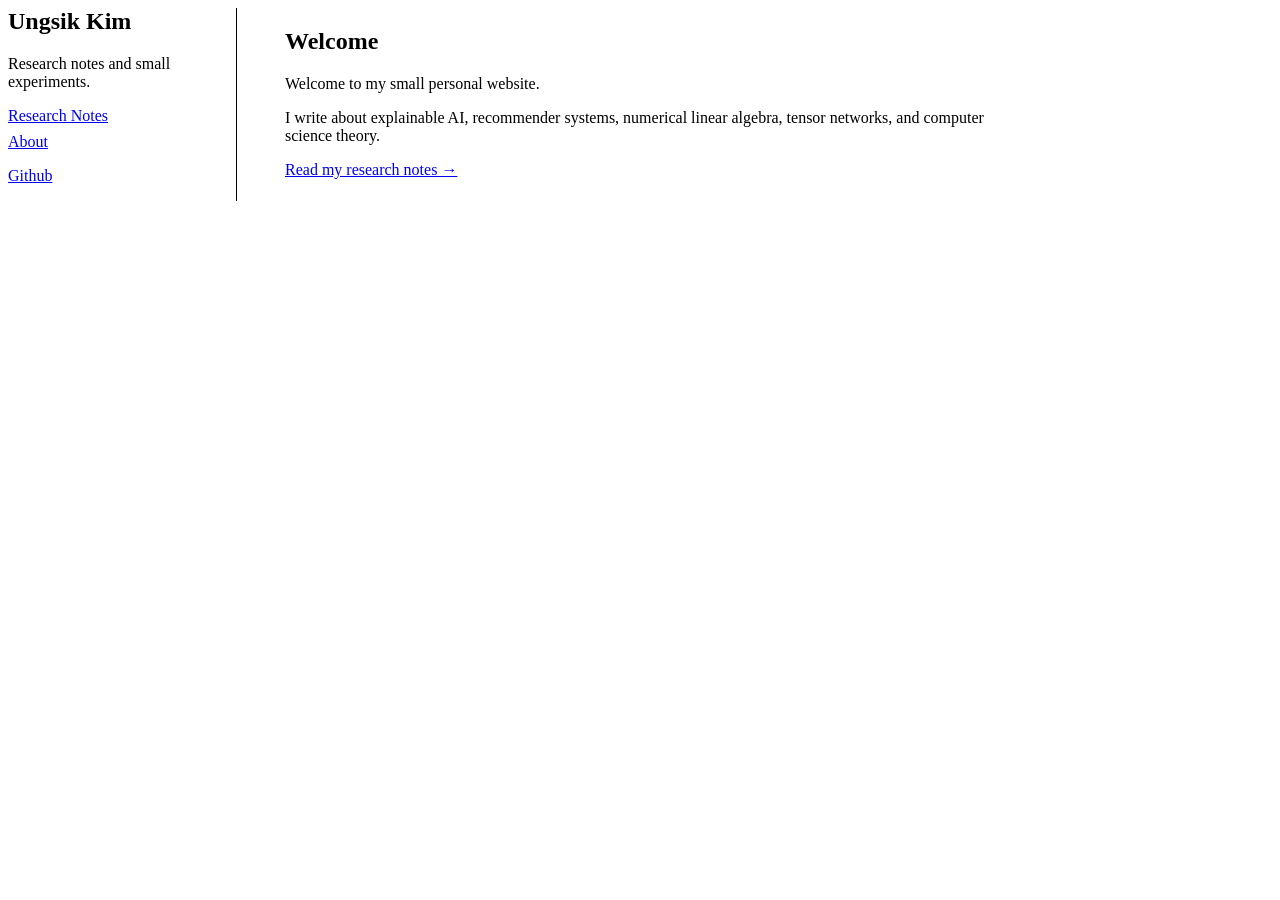
==== commit 1cd9abb0: "Add divider between sidebar and content" ====
--- a/index.html
+++ b/index.html
@@ -3,7 +3,7 @@
 <head>
   <meta charset="UTF-8">
   <meta name="viewport" content="width=device-width, initial-scale=1.0">
-  <meta name="description" content="Ungsik Kim의 연구 노트와 개인 홈페이지">
+  <meta name="description" content="Ungsik Kim's personal home page">
   <title>Ungsik Kim's Home Page</title>
   <style>
     body { max-width: 1000px; }
@@ -11,12 +11,12 @@
     .sidebar { position: sticky; top: 20px; align-self: start; }
     .sidebar h1 { margin-top: 0; }
     .sidebar nav p { margin: 8px 0; }
-    .content { min-width: 0; }
-    .content > :first-child { margin-top: 1em; }
+    .content { min-width: 0; border-left: 1px solid; padding-left: 48px; }
     @media (max-width: 700px) {
       .layout { display: block; }
       .sidebar { position: static; border-bottom: 1px solid; padding-bottom: 16px; }
       .sidebar nav p { display: inline; margin-right: 16px; }
+      .content { border-left: 0; padding-left: 0; }
     }
   </style>
 </head>
@@ -25,169 +25,22 @@
   <main class="layout">
     <aside class="sidebar">
       <h1>Ungsik Kim</h1>
-
       <p>Research notes and small experiments.</p>
-
       <nav aria-label="Site navigation">
-        <p><a href="#notes">Research Notes</a></p>
-        <p><a href="#about">About</a></p>
+        <p><a href="research-notes.html">Research Notes</a></p>
+        <p><a href="about.html">About</a></p>
       </nav>
-
       <p><a href="https://github.com/devUuung">Github</a></p>
     </aside>
 
     <div class="content">
-      <section id="notes">
-      <h2>Research notes</h2>
-
+      <h2>Welcome</h2>
+      <p>Welcome to my small personal website.</p>
       <p>
-        <a href="#trace">TRACE: Targeted Ranking-Aware Counterfactual Explanation</a>
-        (2026, sequential recommendation)
+        I write about explainable AI, recommender systems, numerical linear
+        algebra, tensor networks, and computer science theory.
       </p>
-
-      <p>
-        <a href="#fast-treeshap">Fast TreeSHAP</a>
-        (paper review, explainable AI)
-      </p>
-
-      <p>
-        <a href="#shap-tensor">SHAP Meets Tensor Networks</a>
-        (paper review, tensor networks)
-      </p>
-
-      <p>
-        <a href="#tree-shap-iq">TreeSHAP-IQ</a>
-        (paper review, feature interaction)
-      </p>
-
-      <p>
-        <a href="#p-np">P와 NP 문제</a>
-        (complexity theory)
-      </p>
-
-      <p>
-        <a href="#linear-system">Well-posedness와 Ill-posedness 문제</a>
-        (linear system, mathematics)
-      </p>
-
-      <details>
-        <summary>More notes</summary>
-
-        <p><a href="#shapley-interaction">Shapley Interaction Index</a> (작성중)</p>
-        <p><a href="#tensor-train">Tensor-Train Decomposition</a> (작성중)</p>
-        <p><a href="#first-note">첫 연구 노트</a></p>
-      </details>
-      </section>
-
-      <hr>
-
-      <section id="trace">
-      <h2>TRACE: Targeted Ranking-Aware Counterfactual Explanation</h2>
-      <p><time datetime="2026-09-22">September 22, 2026</time></p>
-
-      <p>
-        Sequential recommender systems use the order of user interactions to
-        predict the next item, but it is difficult to explain why a particular
-        item was recommended.
-      </p>
-
-      <p>
-        TRACE studies ranking-aware counterfactual explanation. The search is
-        divided into influence-guided position selection, plausibility-aware
-        candidate retrieval, and actual-margin beam pruning.
-      </p>
-
-      <p>
-        The central idea is simple: before evaluating many mutations, structure
-        the search space so that the system first considers positions and items
-        that can plausibly change the ranking.
-      </p>
-
-      <p>
-        <a href="https://github.com/devUuung/TRACE">Available code</a>
-      </p>
-      </section>
-
-      <section id="fast-treeshap">
-      <h2>Fast TreeSHAP</h2>
-      <p><time datetime="2026-06-25">June 25, 2026</time></p>
-      <p>
-        Notes on reducing the computational bottleneck of TreeSHAP while
-        preserving exact Shapley values.
-      </p>
-      </section>
-
-      <section id="shap-tensor">
-      <h2>SHAP Meets Tensor Networks</h2>
-      <p><time datetime="2026-06-25">June 25, 2026</time></p>
-      <p>
-        Why Tensor Train structure makes exact SHAP computation tractable and
-        suitable for parallel computation.
-      </p>
-      </section>
-
-      <section id="tree-shap-iq">
-      <h2>TreeSHAP-IQ</h2>
-      <p><time datetime="2026-06-24">June 24, 2026</time></p>
-      <p>
-        A note on efficiently computing Shapley interactions in tree ensembles.
-      </p>
-      </section>
-
-      <section id="p-np">
-      <h2>P와 NP 문제</h2>
-      <p><time datetime="2026-06-22">June 22, 2026</time></p>
-      <p>
-        The difference between problems whose answers can be found quickly and
-        problems whose candidate answers can be verified quickly.
-      </p>
-      </section>
-
-      <section id="linear-system">
-      <h2>Well-posedness와 Ill-posedness 문제</h2>
-      <p><time datetime="2026-06-21">June 21, 2026</time></p>
-      <p>
-        Existence, uniqueness, stability, and condition numbers in linear
-        systems and inverse problems.
-      </p>
-      </section>
-
-      <section id="shapley-interaction">
-      <h2>Shapley Interaction Index</h2>
-      <p>작성중</p>
-      </section>
-
-      <section id="tensor-train">
-      <h2>Tensor-Train Decomposition</h2>
-      <p>작성중</p>
-      </section>
-
-      <section id="first-note">
-      <h2>첫 연구 노트</h2>
-      <p>연구하면서 배운 이론을 다시 꺼내 보기 쉽게 정리하는 방법.</p>
-      </section>
-
-      <hr>
-
-      <section id="about">
-      <h2>About</h2>
-      <p>
-        This is a small personal website for notes that do not need a large
-        publishing system.
-      </p>
-
-      <p>
-        If you have any questions or suggestions, write to
-        <i>hello [at] ungsik [dot] com</i>.
-      </p>
-      </section>
-
-      <hr>
-
-      <footer>
-      <p><a href="https://ungsik.com/">https://ungsik.com</a></p>
-      <p><time datetime="2026-09-23">Last update: September 23, 2026</time></p>
-      </footer>
+      <p><a href="research-notes.html">Read my research notes →</a></p>
     </div>
   </main>
 </body>
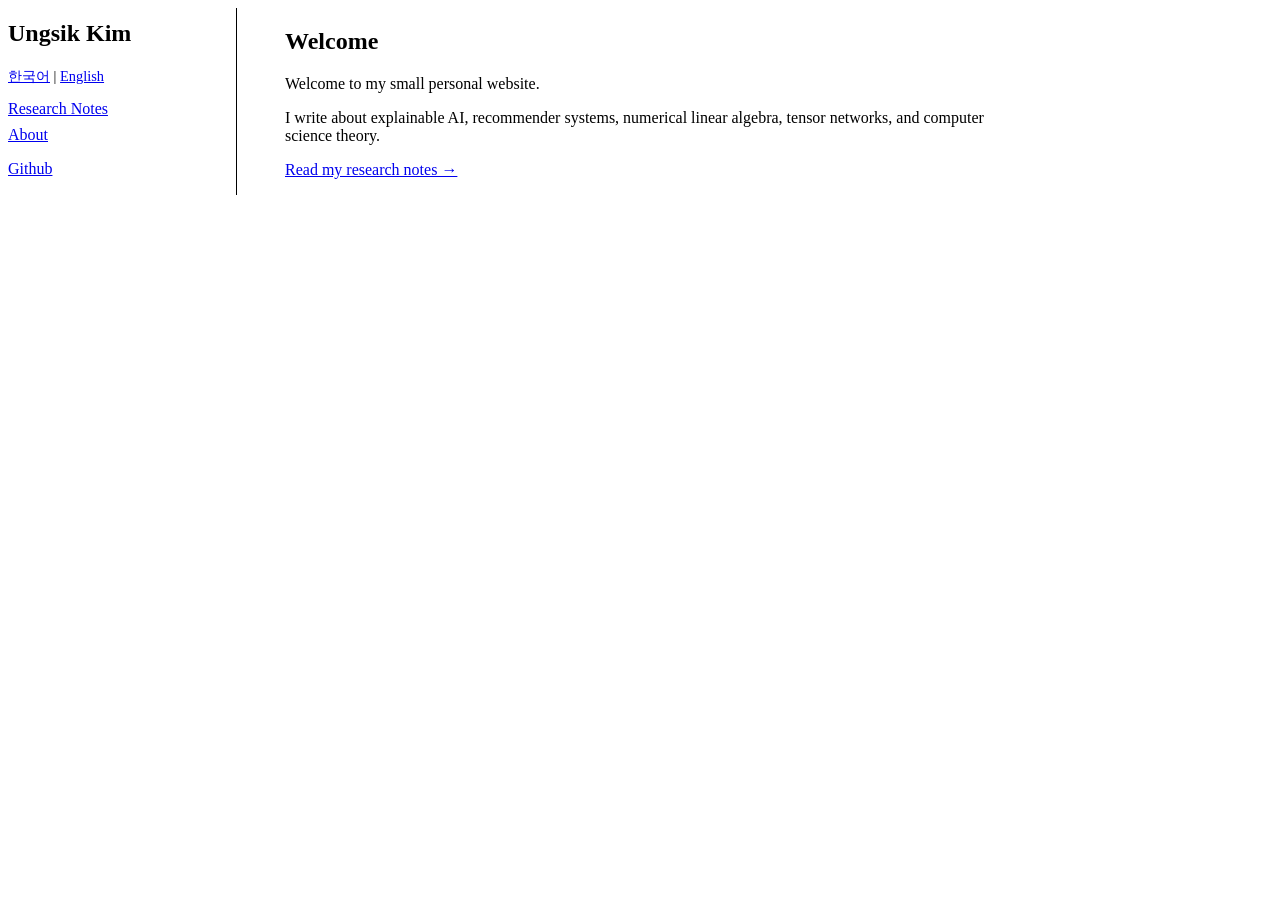
==== commit 4215e4e0: "Extract shared styles into style.css" ====
--- a/index.html
+++ b/index.html
@@ -1,31 +1,18 @@
 <!DOCTYPE html>
-<html lang="ko">
+<html lang="en">
 <head>
   <meta charset="UTF-8">
   <meta name="viewport" content="width=device-width, initial-scale=1.0">
   <meta name="description" content="Ungsik Kim's personal home page">
   <title>Ungsik Kim's Home Page</title>
-  <style>
-    body { max-width: 1000px; }
-    .layout { display: grid; grid-template-columns: 180px minmax(0, 1fr); gap: 48px; }
-    .sidebar { position: sticky; top: 20px; align-self: start; }
-    .sidebar h1 { margin-top: 0; }
-    .sidebar nav p { margin: 8px 0; }
-    .content { min-width: 0; border-left: 1px solid; padding-left: 48px; }
-    @media (max-width: 700px) {
-      .layout { display: block; }
-      .sidebar { position: static; border-bottom: 1px solid; padding-bottom: 16px; }
-      .sidebar nav p { display: inline; margin-right: 16px; }
-      .content { border-left: 0; padding-left: 0; }
-    }
-  </style>
+  <link rel="stylesheet" href="style.css">
 </head>
 
 <body>
   <main class="layout">
     <aside class="sidebar">
       <h1>Ungsik Kim</h1>
-      <p>Research notes and small experiments.</p>
+      <p class="languages"><a href="index.ko.html">한국어</a> | <a href="index.html" lang="en" aria-current="page">English</a></p>
       <nav aria-label="Site navigation">
         <p><a href="research-notes.html">Research Notes</a></p>
         <p><a href="about.html">About</a></p>
--- a/style.css
+++ b/style.css
@@ -0,0 +1,78 @@
+/* Shared page layout */
+body {
+  max-width: 1000px;
+}
+
+.layout {
+  display: grid;
+  grid-template-columns: 180px minmax(0, 1fr);
+  gap: 48px;
+}
+
+.sidebar {
+  position: sticky;
+  top: 20px;
+  align-self: start;
+}
+
+.sidebar h1 {
+  margin-top: 0;
+}
+
+.sidebar nav p {
+  margin: 8px 0;
+}
+
+.languages {
+  font-size: .9em;
+}
+
+.content {
+  min-width: 0;
+  border-left: 1px solid;
+  padding-left: 48px;
+}
+
+/* Research notes */
+article {
+  margin: 32px 0;
+}
+
+article + article {
+  border-top: 1px solid;
+  padding-top: 24px;
+}
+
+/* About: CV viewer */
+.cv-frame {
+  width: 100%;
+  height: 1100px;
+  border: 1px solid;
+}
+
+/* Mobile layout */
+@media (max-width: 700px) {
+  .layout {
+    display: block;
+  }
+
+  .sidebar {
+    position: static;
+    border-bottom: 1px solid;
+    padding-bottom: 16px;
+  }
+
+  .sidebar nav p {
+    display: inline;
+    margin-right: 16px;
+  }
+
+  .content {
+    border-left: 0;
+    padding-left: 0;
+  }
+
+  .cv-frame {
+    height: 900px;
+  }
+}
